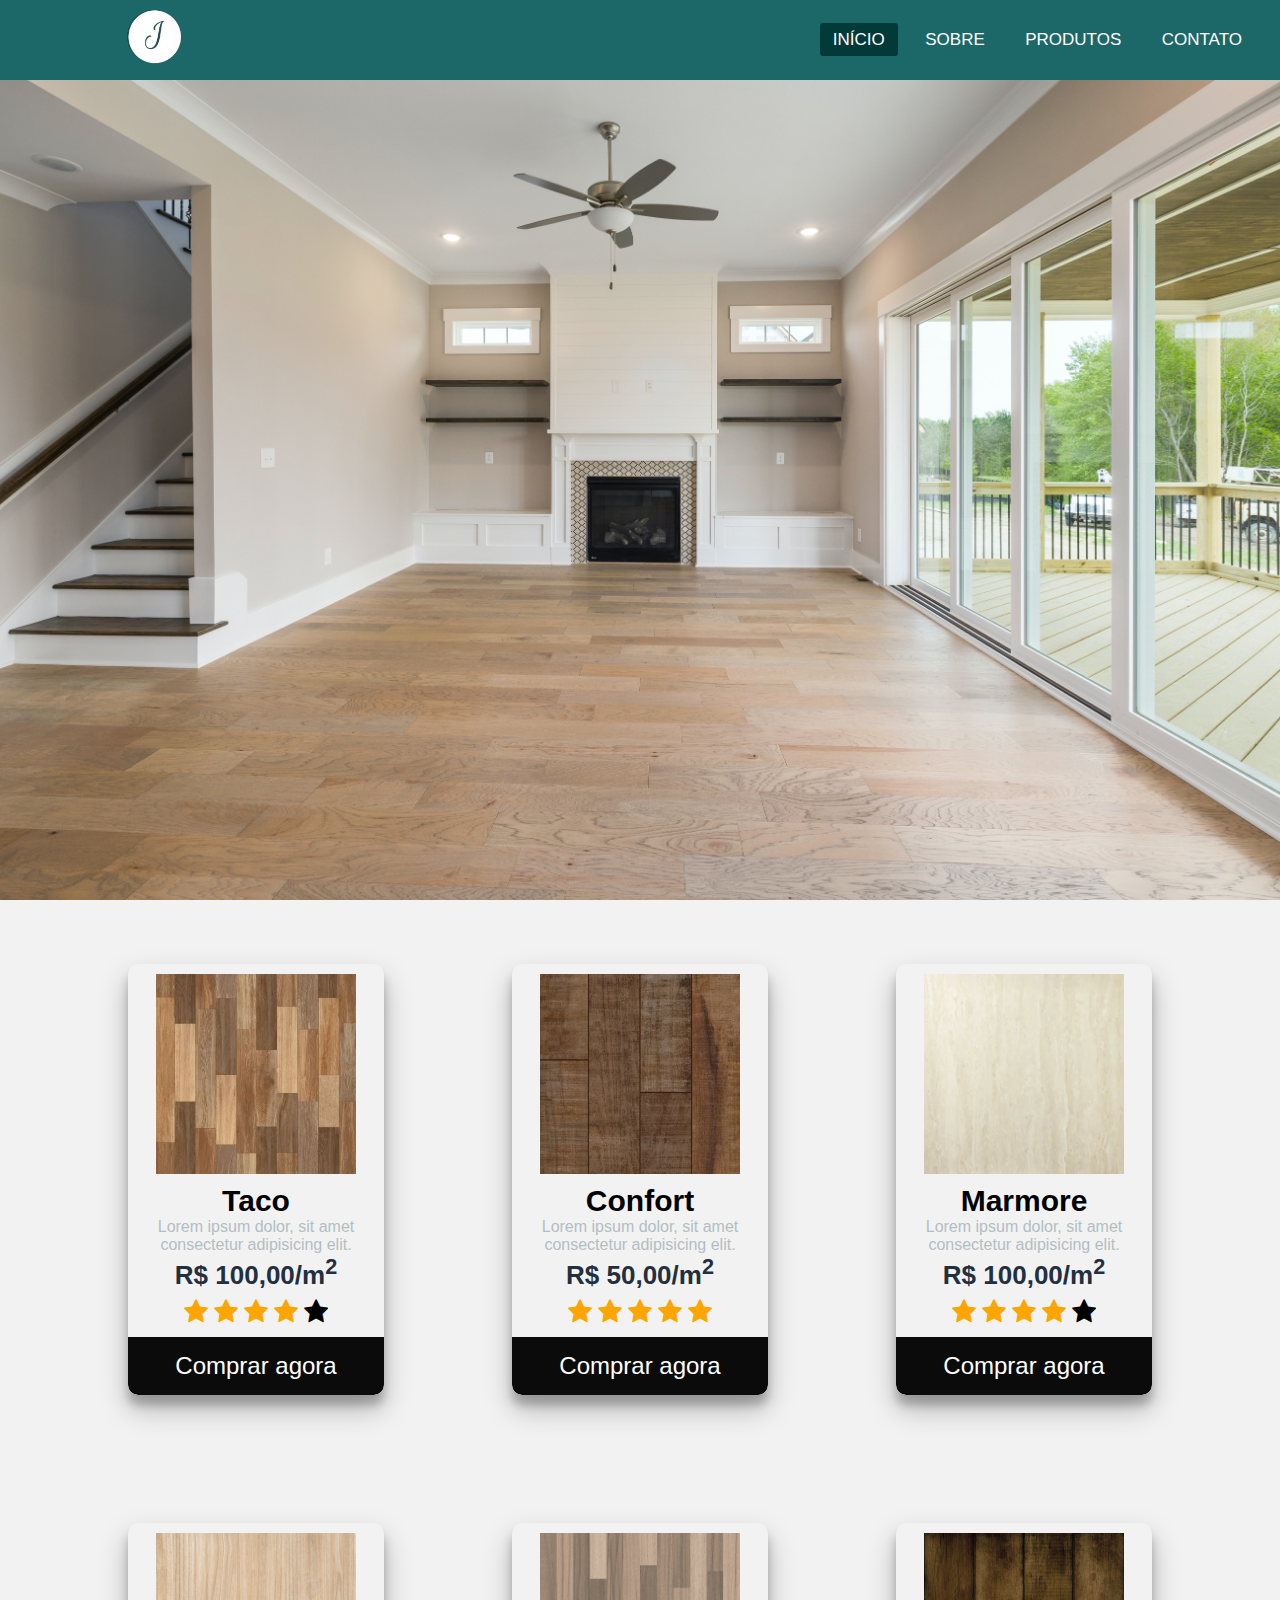
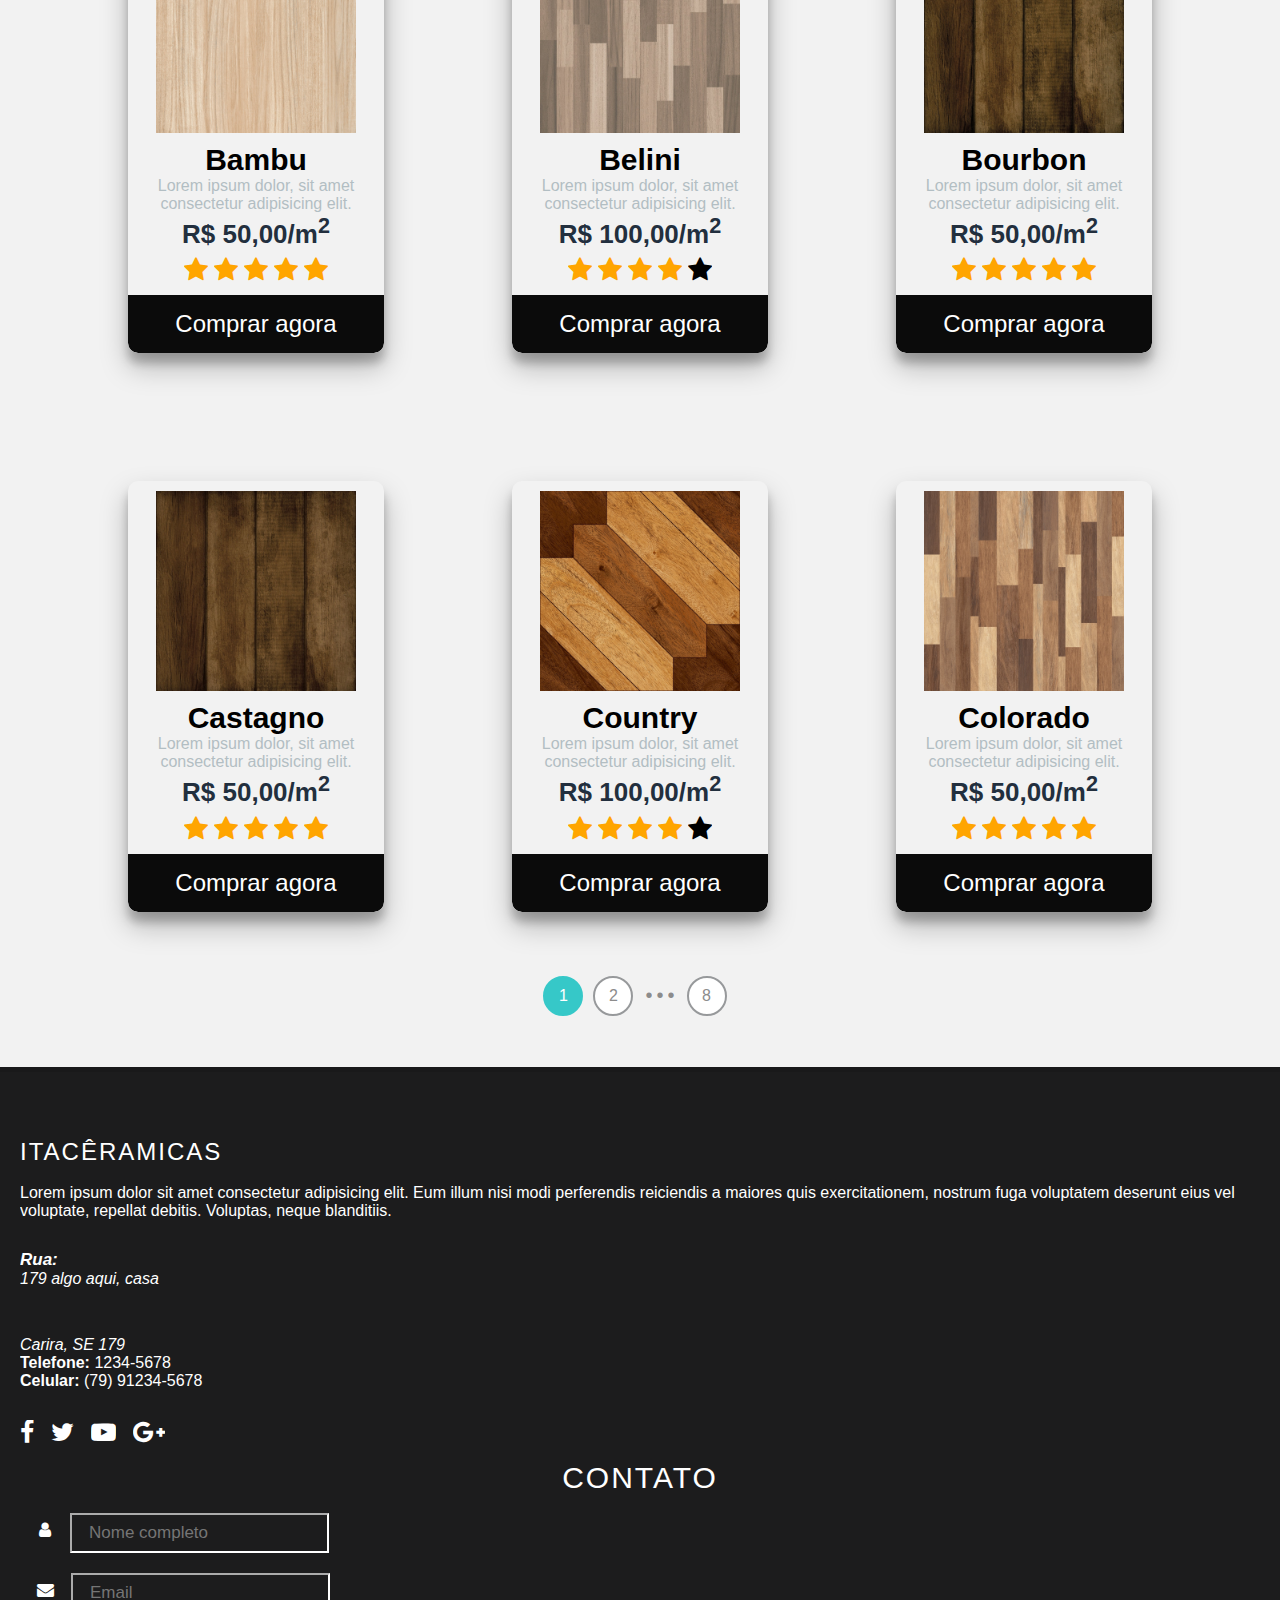
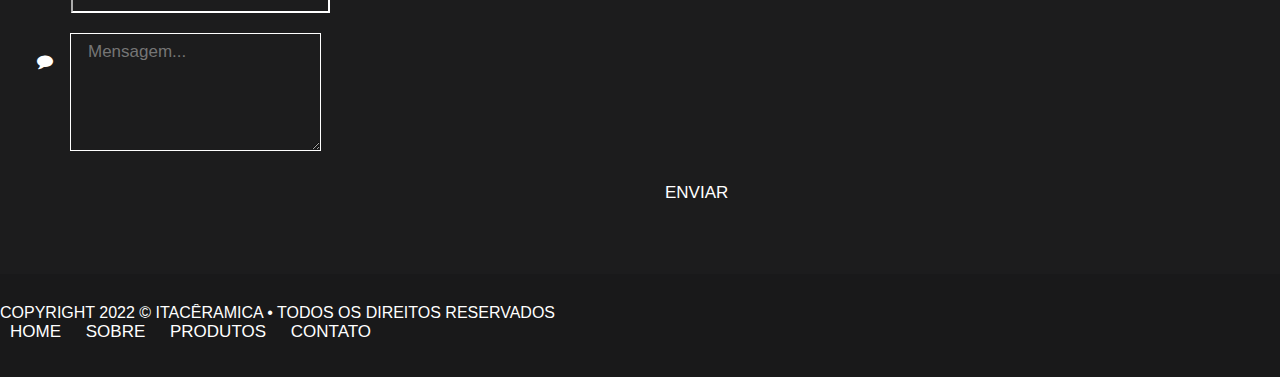
==== index.html @ 6cf26f33 "Alterações iniciais" ====
<!DOCTYPE html>
<html lang="pt-br">
<head>
    <meta charset="UTF-8">
    <meta http-equiv="X-UA-Compatible" content="IE=edge">
    <meta name="viewport" content="width=device-width, initial-scale=1.0">
    <title>Footer</title>
    <link rel="stylesheet" href="https://stackpath.bootstrapcdn.com/bootstrap/4.1.3/css/bootstrap.min.css" integrity="sha384-MCw98/SFnGE8fJT3GXwEOngsV7Zt27NXFoaoApmYm81iuXoPkFOJwJ8ERdknLPMO" crossorigin="anonymous">
    <link rel="stylesheet" href="https://cdnjs.cloudflare.com/ajax/libs/font-awesome/4.7.0/css/font-awesome.min.css">
    <link rel="stylesheet" media="screen" href="style.css">
</head>
<body>
    <header>
        <nav>
            <input type="checkbox" id="check">
            <label for="check" class="checkbtn">
                <i class="fa fa-bars"></i>
            </label>
            <label class="logo">
                <img src="img/zyro-image.png" alt="Logo" width="110px">
            </label>
            <ul>
                <li><a class="active menua" href="index.html">Início</a></li>
                <li><a class="menua" href="#info">Sobre</a></li>
                <li><a class="menua" href="#product">Produtos</a></li>
                <li><a class="menua" href="#info">Contato</a></li>
            </ul>
        </nav>
    </header>
    <main>
        <section>
            <div class="parallax1"></div>
            <div class="gallery" id="product" style="background-color:#f2f2f2;overflow: hidden;">
                <div class="content">
                    <img class="imgProduct" src="img/pisos/taco.jpeg" alt="Logo">
                    <h3>Taco</h3>
                    <p class="infoProduct">Lorem ipsum dolor, sit amet consectetur adipisicing elit.</p>
                    <h6 class="value">R$ 100,00/m<sup>2</sup></h6>
                    <ul class="star">
                        <li class="starItem"><i class="fa fa-star checked"></i></li>
                        <li class="starItem"><i class="fa fa-star checked"></i></li>
                        <li class="starItem"><i class="fa fa-star checked"></i></li>
                        <li class="starItem"><i class="fa fa-star checked"></i></li>
                        <li class="starItem"><i class="fa fa-star"></i></li>
                    </ul>
                    <a href="product.html"><button class="buy">Comprar agora</button></a>
                </div>

                <div class="content">
                    <img class="imgProduct" src="img/pisos/confort.jpeg" alt="Logo">
                    <h3>Confort</h3>
                    <p class="infoProduct">Lorem ipsum dolor, sit amet consectetur adipisicing elit.</p>
                    <h6 class="value">R$ 50,00/m<sup>2</sup></h6>
                    <ul class="star">
                        <li class="starItem"><i class="fa fa-star checked"></i></li>
                        <li class="starItem"><i class="fa fa-star checked"></i></li>
                        <li class="starItem"><i class="fa fa-star checked"></i></li>
                        <li class="starItem"><i class="fa fa-star checked"></i></li>
                        <li class="starItem"><i class="fa fa-star checked"></i></li>
                    </ul>
                    <a href="product.html"><button class="buy">Comprar agora</button></a>
                </div>

                <div class="content">
                    <img class="imgProduct" src="img/pisos/Marmore.png" alt="Logo">
                    <h3>Marmore</h3>
                    <p class="infoProduct">Lorem ipsum dolor, sit amet consectetur adipisicing elit.</p>
                    <h6 class="value">R$ 100,00/m<sup>2</sup></h6>
                    <ul class="star">
                        <li class="starItem"><i class="fa fa-star checked"></i></li>
                        <li class="starItem"><i class="fa fa-star checked"></i></li>
                        <li class="starItem"><i class="fa fa-star checked"></i></li>
                        <li class="starItem"><i class="fa fa-star checked"></i></li>
                        <li class="starItem"><i class="fa fa-star"></i></li>
                    </ul>
                    <a href="product.html"><button class="buy">Comprar agora</button></a>
                </div>

                <div class="content">
                    <img class="imgProduct" src="img/pisos/bambu.jpg" alt="Logo">
                    <h3>Bambu</h3>
                    <p class="infoProduct">Lorem ipsum dolor, sit amet consectetur adipisicing elit.</p>
                    <h6 class="value">R$ 50,00/m<sup>2</sup></h6>
                    <ul class="star">
                        <li class="starItem"><i class="fa fa-star checked"></i></li>
                        <li class="starItem"><i class="fa fa-star checked"></i></li>
                        <li class="starItem"><i class="fa fa-star checked"></i></li>
                        <li class="starItem"><i class="fa fa-star checked"></i></li>
                        <li class="starItem"><i class="fa fa-star checked"></i></li>
                    </ul>
                    <a href="product.html"><button class="buy">Comprar agora</button></a>
                </div>

                <div class="content">
                    <img class="imgProduct" src="img/pisos/belini.jpg" alt="Logo">
                    <h3>Belini</h3>
                    <p class="infoProduct">Lorem ipsum dolor, sit amet consectetur adipisicing elit.</p>
                    <h6 class="value">R$ 100,00/m<sup>2</sup></h6>
                    <ul class="star">
                        <li class="starItem"><i class="fa fa-star checked"></i></li>
                        <li class="starItem"><i class="fa fa-star checked"></i></li>
                        <li class="starItem"><i class="fa fa-star checked"></i></li>
                        <li class="starItem"><i class="fa fa-star checked"></i></li>
                        <li class="starItem"><i class="fa fa-star"></i></li>
                    </ul>
                    <a href="product.html"><button class="buy">Comprar agora</button></a>
                </div>

                <div class="content">
                    <img class="imgProduct" src="img/pisos/bourbon.jpg" alt="Logo">
                    <h3>Bourbon</h3>
                    <p class="infoProduct">Lorem ipsum dolor, sit amet consectetur adipisicing elit.</p>
                    <h6 class="value">R$ 50,00/m<sup>2</sup></h6>
                    <ul class="star">
                        <li class="starItem"><i class="fa fa-star checked"></i></li>
                        <li class="starItem"><i class="fa fa-star checked"></i></li>
                        <li class="starItem"><i class="fa fa-star checked"></i></li>
                        <li class="starItem"><i class="fa fa-star checked"></i></li>
                        <li class="starItem"><i class="fa fa-star checked"></i></li>
                    </ul>
                    <a href="product.html"><button class="buy">Comprar agora</button></a>
                </div>

                <div class="content">
                    <img class="imgProduct" src="img/pisos/castagno.jpg" alt="Logo">
                    <h3>Castagno</h3>
                    <p class="infoProduct">Lorem ipsum dolor, sit amet consectetur adipisicing elit.</p>
                    <h6 class="value">R$ 50,00/m<sup>2</sup></h6>
                    <ul class="star">
                        <li class="starItem"><i class="fa fa-star checked"></i></li>
                        <li class="starItem"><i class="fa fa-star checked"></i></li>
                        <li class="starItem"><i class="fa fa-star checked"></i></li>
                        <li class="starItem"><i class="fa fa-star checked"></i></li>
                        <li class="starItem"><i class="fa fa-star checked"></i></li>
                    </ul>
                    <a href="product.html"><button class="buy">Comprar agora</button></a>
                </div>

                <div class="content">
                    <img class="imgProduct" src="img/pisos/country.jpg" alt="Logo">
                    <h3>Country</h3>
                    <p class="infoProduct">Lorem ipsum dolor, sit amet consectetur adipisicing elit.</p>
                    <h6 class="value">R$ 100,00/m<sup>2</sup></h6>
                    <ul class="star">
                        <li class="starItem"><i class="fa fa-star checked"></i></li>
                        <li class="starItem"><i class="fa fa-star checked"></i></li>
                        <li class="starItem"><i class="fa fa-star checked"></i></li>
                        <li class="starItem"><i class="fa fa-star checked"></i></li>
                        <li class="starItem"><i class="fa fa-star"></i></li>
                    </ul>
                    <a href="product.html"><button class="buy">Comprar agora</button></a>
                </div>

                <div class="content">
                    <img class="imgProduct" src="img/pisos/colorado.jpg" alt="Logo">
                    <h3>Colorado</h3>
                    <p class="infoProduct">Lorem ipsum dolor, sit amet consectetur adipisicing elit.</p>
                    <h6 class="value">R$ 50,00/m<sup>2</sup></h6>
                    <ul class="star">
                        <li class="starItem"><i class="fa fa-star checked"></i></li>
                        <li class="starItem"><i class="fa fa-star checked"></i></li>
                        <li class="starItem"><i class="fa fa-star checked"></i></li>
                        <li class="starItem"><i class="fa fa-star checked"></i></li>
                        <li class="starItem"><i class="fa fa-star checked"></i></li>
                    </ul>
                    <a href="product.html"><button class="buy">Comprar agora</button></a>
                </div>

                <div class="row pagination">
                    <span class="circulo selected">1</span>
                    <span class="circulo">2</span>
                    <span class="dot">•</span>
                    <span class="dot">•</span>
                    <span class="dot">•</span>
                    <span class="circulo" style="margin-left: 10px;">8</span>
                </div>

            </div>
        </section>
    </main>
    <footer id="info">
        <div id="contact">
            <div id="container">
                <div class="row">
                    <br><br>
                    <div class="col-md-6">
                        <div id="contact-left">
                            <h2>Itacêramicas</h2>
                            <br>
                            <p>
                                Lorem ipsum dolor sit amet consectetur adipisicing elit. Eum illum nisi modi perferendis reiciendis a maiores quis exercitationem, nostrum fuga voluptatem deserunt eius vel voluptate, repellat debitis. Voluptas, neque blanditiis.
                            </p>
                            <div id="contact-info">
                                <address>
                                    <strong>Rua:</strong>
                                    <p>179 algo aqui, casa</p><br>
                                    Carira, SE 179
                                </address>
                                <div id="phone-fax-email">
                                    <p>
                                        <strong>Telefone:</strong>
                                        <span>1234-5678</span><br>

                                        <strong>Celular:</strong>
                                        <span>(79) 91234-5678</span><br>
                                    </p>
                                </div>
                            </div>

                            <ul class="social-list">
                                <li style="font-size: 25px;">
                                    <a href="http://" class="social-icon icon-white">
                                        <i class="fa fa-facebook"></i>
                                    </a>
                                    <a href="http://" class="social-icon icon-white">
                                        <i class="fa fa-twitter"></i>
                                    </a>
                                    <a href="http://" class="social-icon icon-white">
                                        <i class="fa fa-youtube-play"></i>
                                    </a>
                                    <a href="http://" class="social-icon icon-white">
                                        <i class="fa fa-google-plus"></i>
                                    </a>
                                </li>
                            </ul>
                        </div>
                    </div>
                    <div class="col-md-6">
                        <div id="contact-right">
                            <h3>Contato</h3>
                            <br>
                            <form action="mailto:milena20182018@gmail.com?">
                                <div class="input-container">
                                    <i class="fa fa-user icon"></i>
                                    <input type="text" name="Nome Completo" placeholder="Nome completo" class="form-control">
                                </div>
                                <div class="input-container">
                                    <i class="fa fa-envelope icon"></i>
                                    <input type="text" name="Email" placeholder="Email" class="form-control">
                                </div>
                                <div class="input-container">
                                    <i class="fa fa-comment iconComment"></i>
                                    <textarea name="Mensagem" placeholder="Mensagem..." rows="5" class="form-control"></textarea>
                                </div>

                                <div id="send-btn">
                                    <a href="" class="btn btn-lg btn-general btn-white">ENVIAR</a>
                                </div>
                            </form>
                        </div>
                    </div>
                </div>
            </div>
        </div>
        <div id="footer-bottom">
            <div class="container-fluid">
                <div class="row">
                    <div class="col-md-6">
                        <div id="footer-copyrights">
                            <p>Copyright 2022 &copy; Itacêramica • Todos os direitos reservados</p>
                        </div>
                    </div>
                    <div class="col-md-6">
                        <div id="footer-menu">
                            <ul>
                                <li><a href="index.html">HOME</a></li>
                                <li><a href="#about">SOBRE</a></li>
                                <li><a href="#product">PRODUTOS</a></li>
                                <li><a href="#contact">CONTATO</a></li>
                            </ul>
                        </div>
                    </div>
                </div>
            </div>
        </div>
    </footer>
</body>
</html>
---- style.css ----
* {
	padding: 0;
	margin: 0;
	text-decoration: none;
	list-style: none;
	box-sizing: border-box;
    font-family: 'Roboto', sans-serif;
    overflow-x: hidden
}

nav {
	background: #1C6868;
	height: 80px;
	width: 100%;
    position: fixed;
    top: 0;
    z-index: 100;
    overflow: hidden
}

label.logo {
	color: white;
	font-size: 35px;
	line-height: 80px;
	padding: 0 100px;
	font-weight: bold;
}

nav ul {
	float: right;
	margin-right: 20px;
}

nav ul li {
	display: inline-block;
	line-height: 80px;
	margin: 0 5px;
    text-decoration: none;
}

nav ul li .menua {
	color: white;
	font-size: 17px;
	padding: 7px 13px;
	border-radius: 3px;
	text-transform: uppercase;
}

.menua.active, .menua:hover {
	background: #023a3a;
	transition: .5s;
}

.checkbtn {
	font-size: 30px;
	color: white;
	float: right;
	line-height: 80px;
	margin-right: 40px;
	cursor: pointer;
	display: none;
}

#check {
	display: none;
}

@media (max-width: 952px){
	label.logo{
		font-size: 30px;
		padding-left: 50px;
	}
	nav ul li .menua{
		font-size: 16px;
	}
}

@media (max-width: 858px){
	.checkbtn {
		display: block;
	}
	ul{
		position: fixed;
		width: 100%;
		height: 100vh;
		background: #023a3a;
		top: 80px;
		left: -100%;
		text-align: center;
		transition: all .5s;
	}
	nav ul li{
		display: block;
		margin: 50px 0;
		line-height: 30px;
        overflow: hidden
	}
	nav ul li .menua {
		font-size: 20px;
	}
	.menua:hover, .menua.active {
		background: none;
		color: white;
	}
	#check:checked ~ ul {
		left: 0;
	}
}

footer{
    background-color: #1c1c1d;
    padding-top: 30px;
    border-top: 5px solid rgba(0, 0, 0, 0.1);
}

#contact-left h2,
#contact-right h3 {
    color: white !important;
    font-synthesis: 27px;
    font-weight: 400;
    letter-spacing: 2px;
    text-transform: uppercase;
}

#contact-left, #contact-right {
    padding-left: 20px;
    padding-right: 20px;
}

#contact-left p {
    color: white;
    margin-bottom: 30px;
}

address {
    color: white;
}

address strong {
    font-size: 17px;
}

form .form-control{
    background: transparent;
    border-radius: 0;
    border-color: white;
    font-size: 17px;
    font-weight: 300;
    padding: 8px 17px;
    margin-bottom: 20px;
    color: white;
}

#footer-bottom {
    background-color: rgba(0, 0, 0, 0.1);
    padding: 30px 0;
    margin-top: 59px;
}

#footer-copyrights p {
    margin: 0;
    color: white;
}

#footer-menu {
    float: left;
    color: white;
    font-size: 17px;
    font-weight: 300;
}

#footer-menu ul {
    list-style: none;
    padding-left: 0;
    margin: 0;
}

#footer-menu ul li {
    display: inline-block;
}

#footer-menu a {
    color: white;
    font-size: 17px;
    font-weight: 300;
    margin: 0 10px;
    text-decoration: none;
    text-transform: uppercase;
}

#footer-menu a:hover {
    color: #36C8C8;
}

ul.social-list {
    display: flex;
    color: white;
}

ul.social-list li a{
    margin-right: 10px;
    color: white;
}

.btn-white {
    border-color: white;
    color: white;
}

.btn-white:hover {
    border-color: white;
    color: #fff;
}

.btn-general {
    border-width: 2px;
    border-radius: 0;
    padding: 12px 25px 12px 25px;
    font-size: 17px;
    font-weight: 400;
    text-transform: uppercase;
    color: white;
    border-color: white;
    width: 50%;
    float: right;
}

#footer-copyrights p {
    text-transform: uppercase;
    color: white;
}

.parallax1 {
    background-image: url("img/Banner/banner3.jpg");
    min-height: 100vh; 
    padding-top: 90px;
    background-attachment: fixed;
    background-position: center;
    background-repeat: no-repeat;
    background-size: cover;
}

h3 {
    text-align: center;
    font-size: 30px;
    margin: 0;
    padding-top: 10px;
}

a {
    text-decoration: none;
}

.gallery {
    display: flex;
    flex-wrap: wrap;
    width: 100%;
    justify-content: center;
    align-items: center;
    /*margin: 50px 0;*/
}

.content {
    width: 20%;
    margin: 5%;
    box-sizing: border-box;
    float: left;
    text-align: center;
    border-radius: 10px;
    cursor: pointer;
    padding-top: 10px;
    box-shadow: 0 14px 28px rgba(0, 0, 0, 0.25), 0 10px 10px rgba(0, 0, 0, 0.22);
    transition: .4s;
    background: #f2f2f2;
}

.content:hover {
    box-shadow: 0 3px 6px rgba(0, 0, 0, 0.16), 0 3px 6px rgba(0, 0, 0, 0.23);
    transform: translate(0px, -8px);
}

.imgProduct {
    width: 200px;
    height: 200px;
    text-align: center;
    margin: 0 auto;
    display: block;
}

.infoProduct {
    text-align: center;
    color: #b2bec3;
    padding-top: 0 8px;
}

.value {
    font-size: 26px;
    text-align: center;
    color: #222f3e;
    margin: 0;
}

.valueDetails {
    font-size: 26px;
    color: red;
    margin: 0;
}

.star {
    list-style: none;
    display: flex;
    justify-content: center;
    align-items: center;
    padding-top: 0;
}

.starDetails {
    list-style: none;
    display: flex;
    padding-top: 0;
}

.starItem {
    padding-top: 5px;
}

.starItem .fa {
    font-size: 26px;
    transition: .4s;
    margin: 3px;
}

.fa:hover {
    transform: scale(1.3);
    transition: .6s;
}

.checked {
    color: orange;
}

.buy {
    text-align: center;
    font-size: 24px;
    color: #fff;
    width: 100%;
    padding: 15px;
    border: 0;
    outline: none;
    cursor: pointer;
    margin-top: 5px;
    border-bottom-right-radius: 10px;
    border-bottom-left-radius: 10px;
    background-color: #0b0b0b;
}

@media(max-width: 1000px) {
    .content{
        width: 45%;
    }
}

@media(max-width: 750px) {
    .content{
        width: 100%;
    }
}

.pagination span.selected {
    border-color: #36C8C8;
    background-color: #36C8C8;
    color: #fff;
}

.circulo {
    border-radius: 50%;
    border: 2px solid #97999b;
    min-width: 40px;
    text-align: center;
    justify-content: center;
    line-height: 36px;
    color: #8c8c8c;
    outline: 0;
    background-color: #fff;
    height: 40px;
    margin-right: 10px;
    cursor: pointer;
}

.pagination {
    display: flex;
    flex-wrap: wrap;
    width: 100%;
    justify-content: center;
    align-items: center;
    padding-bottom: 4%;
}

.dot {
    margin: 2px;
    color: #8c8c8c;
    font-size: 20px;
}

.input-container {
    display: -ms-flexbox; 
    display: flex;
    width: 100%;
}

.icon {
    font-size: 17px;
    font-weight: 300;
    padding: 8px 17px;
    margin-bottom: 20px;
    background: transparent;
    color: white;
    min-width: 50px;
    text-align: center;
}

.iconComment {
    padding: 20px 17px;
    background: transparent;
    color: white;
    text-align: center;
    overflow: hidden;
    height: 20px;
}

.datailsProduct {
    width: 80%;
}
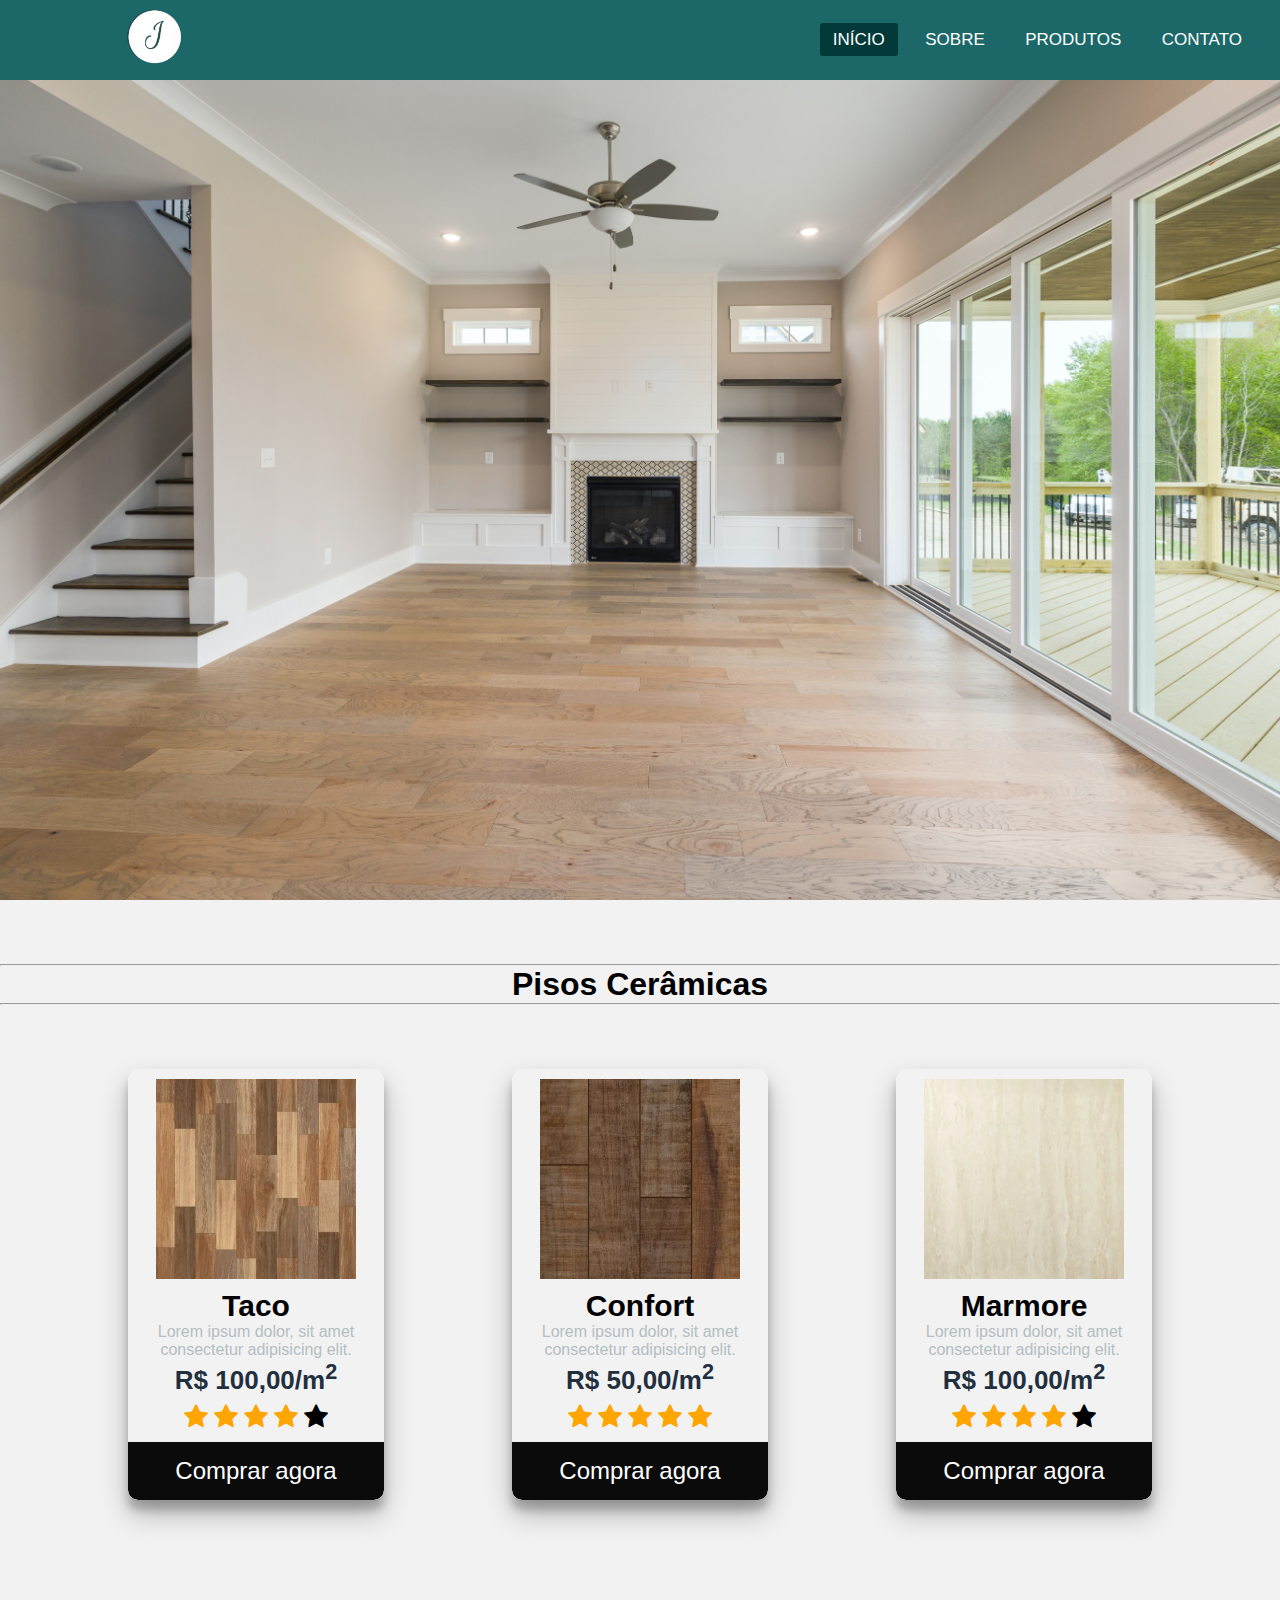
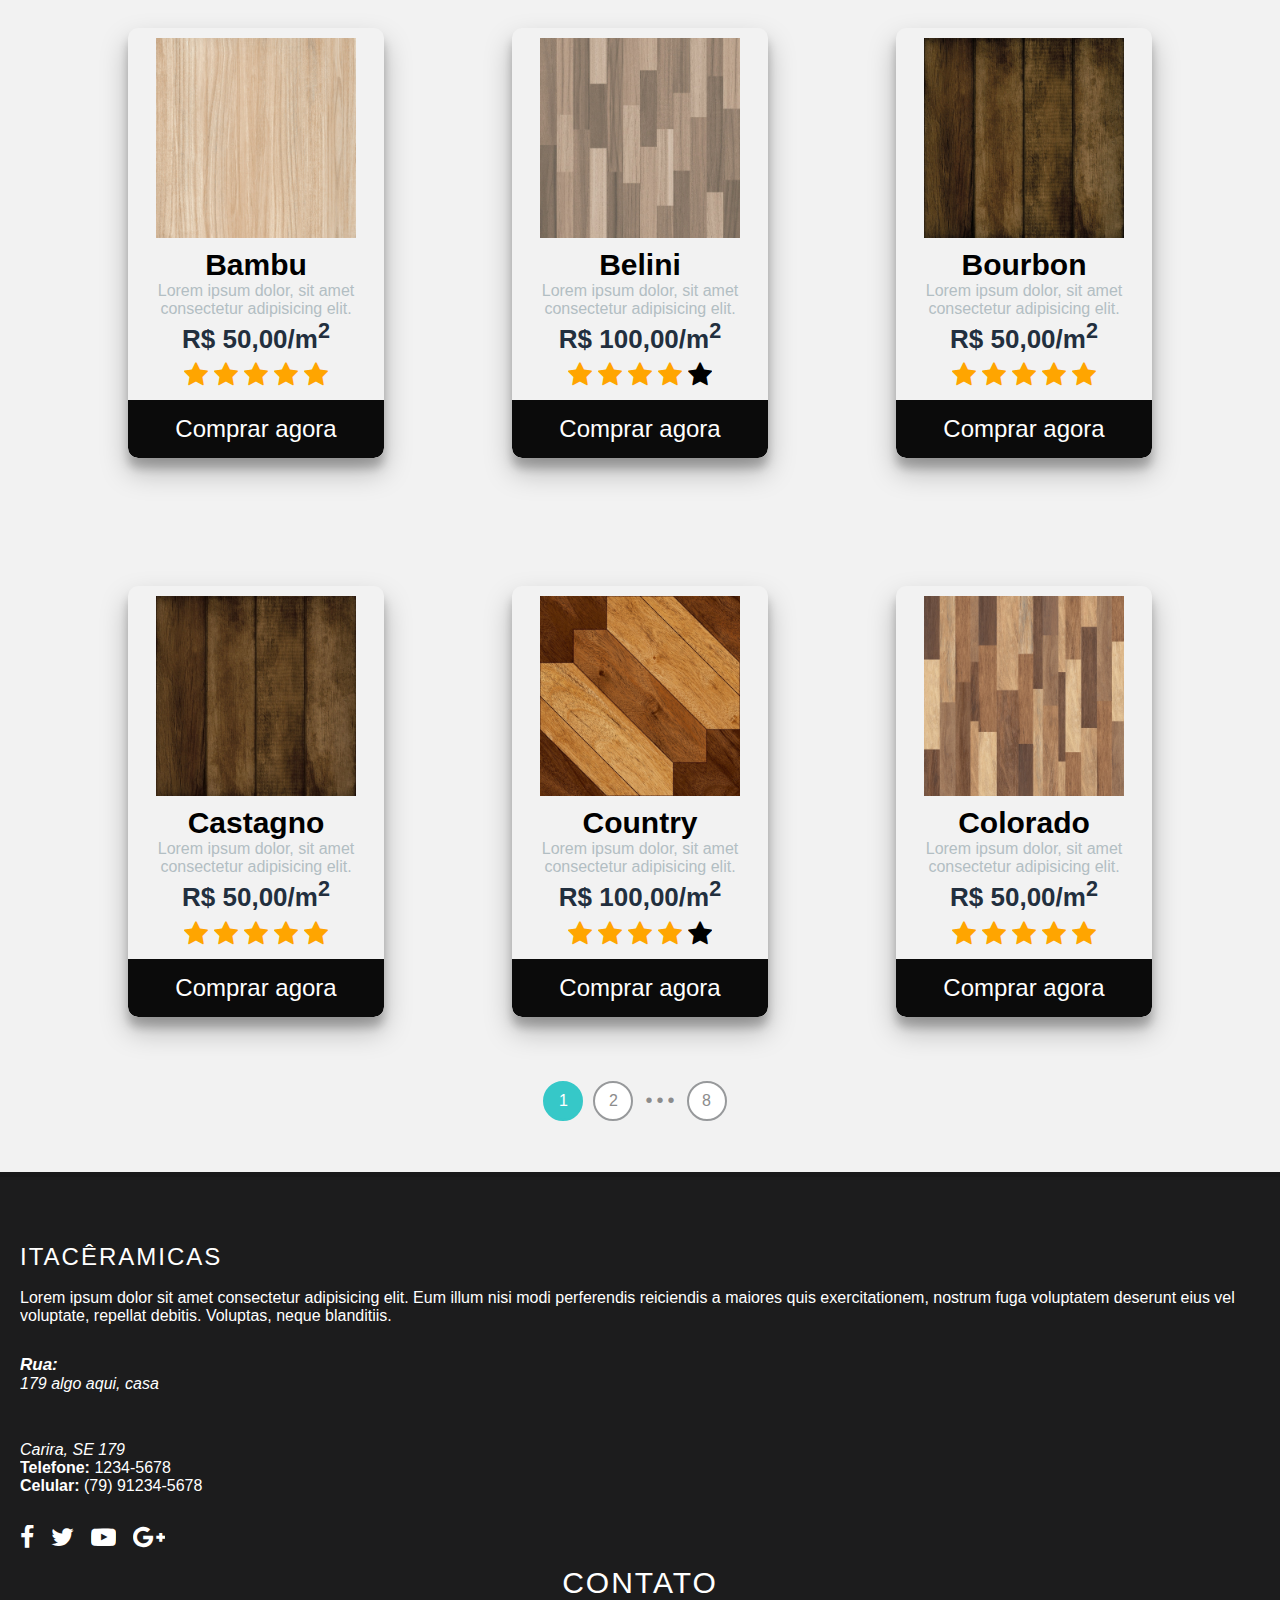
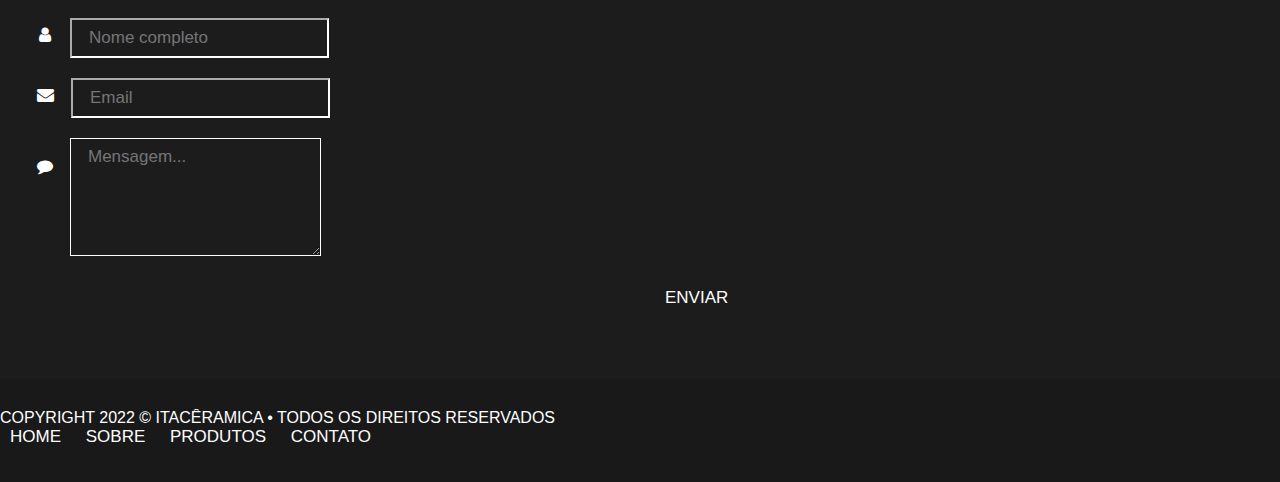
==== commit 90a8ffaf: "alterações visuais" ====
--- a/index.html
+++ b/index.html
@@ -30,7 +30,18 @@
     <main>
         <section>
             <div class="parallax1"></div>
-            <div class="gallery" id="product" style="background-color:#f2f2f2;overflow: hidden;">
+
+            <div class="row content-fluid" id="product" style="background-color:#f2f2f2; text-align: center; padding-top: 5%; margin: 0 auto; justify-content: center;">
+                <div class="col-md-3">
+                    <hr>
+                </div>
+                <div class="col-md-4"><h1>Pisos Cerâmicas</h1></div>
+                <div class="col-md-3">
+                    <hr>
+                </div>
+            </div>
+
+            <div class="gallery" style="background-color:#f2f2f2;overflow: hidden;">
                 <div class="content">
                     <img class="imgProduct" src="img/pisos/taco.jpeg" alt="Logo">
                     <h3>Taco</h3>
@@ -209,16 +220,16 @@
 
                             <ul class="social-list">
                                 <li style="font-size: 25px;">
-                                    <a href="http://" class="social-icon icon-white">
+                                    <a href="https://www.facebook.com/" target="_blank" class="social-icon icon-white">
                                         <i class="fa fa-facebook"></i>
                                     </a>
-                                    <a href="http://" class="social-icon icon-white">
+                                    <a href="https://twitter.com/i/flow/login?input_flow_data=%7B%22requested_variant%22%3A%22eyJsYW5nIjoicHQifQ%3D%3D%22%7D" class="social-icon icon-white" target="_blank">
                                         <i class="fa fa-twitter"></i>
                                     </a>
-                                    <a href="http://" class="social-icon icon-white">
+                                    <a href="https://www.youtube.com/" class="social-icon icon-white" target="_blank">
                                         <i class="fa fa-youtube-play"></i>
                                     </a>
-                                    <a href="http://" class="social-icon icon-white">
+                                    <a href="" class="social-icon icon-white">
                                         <i class="fa fa-google-plus"></i>
                                     </a>
                                 </li>
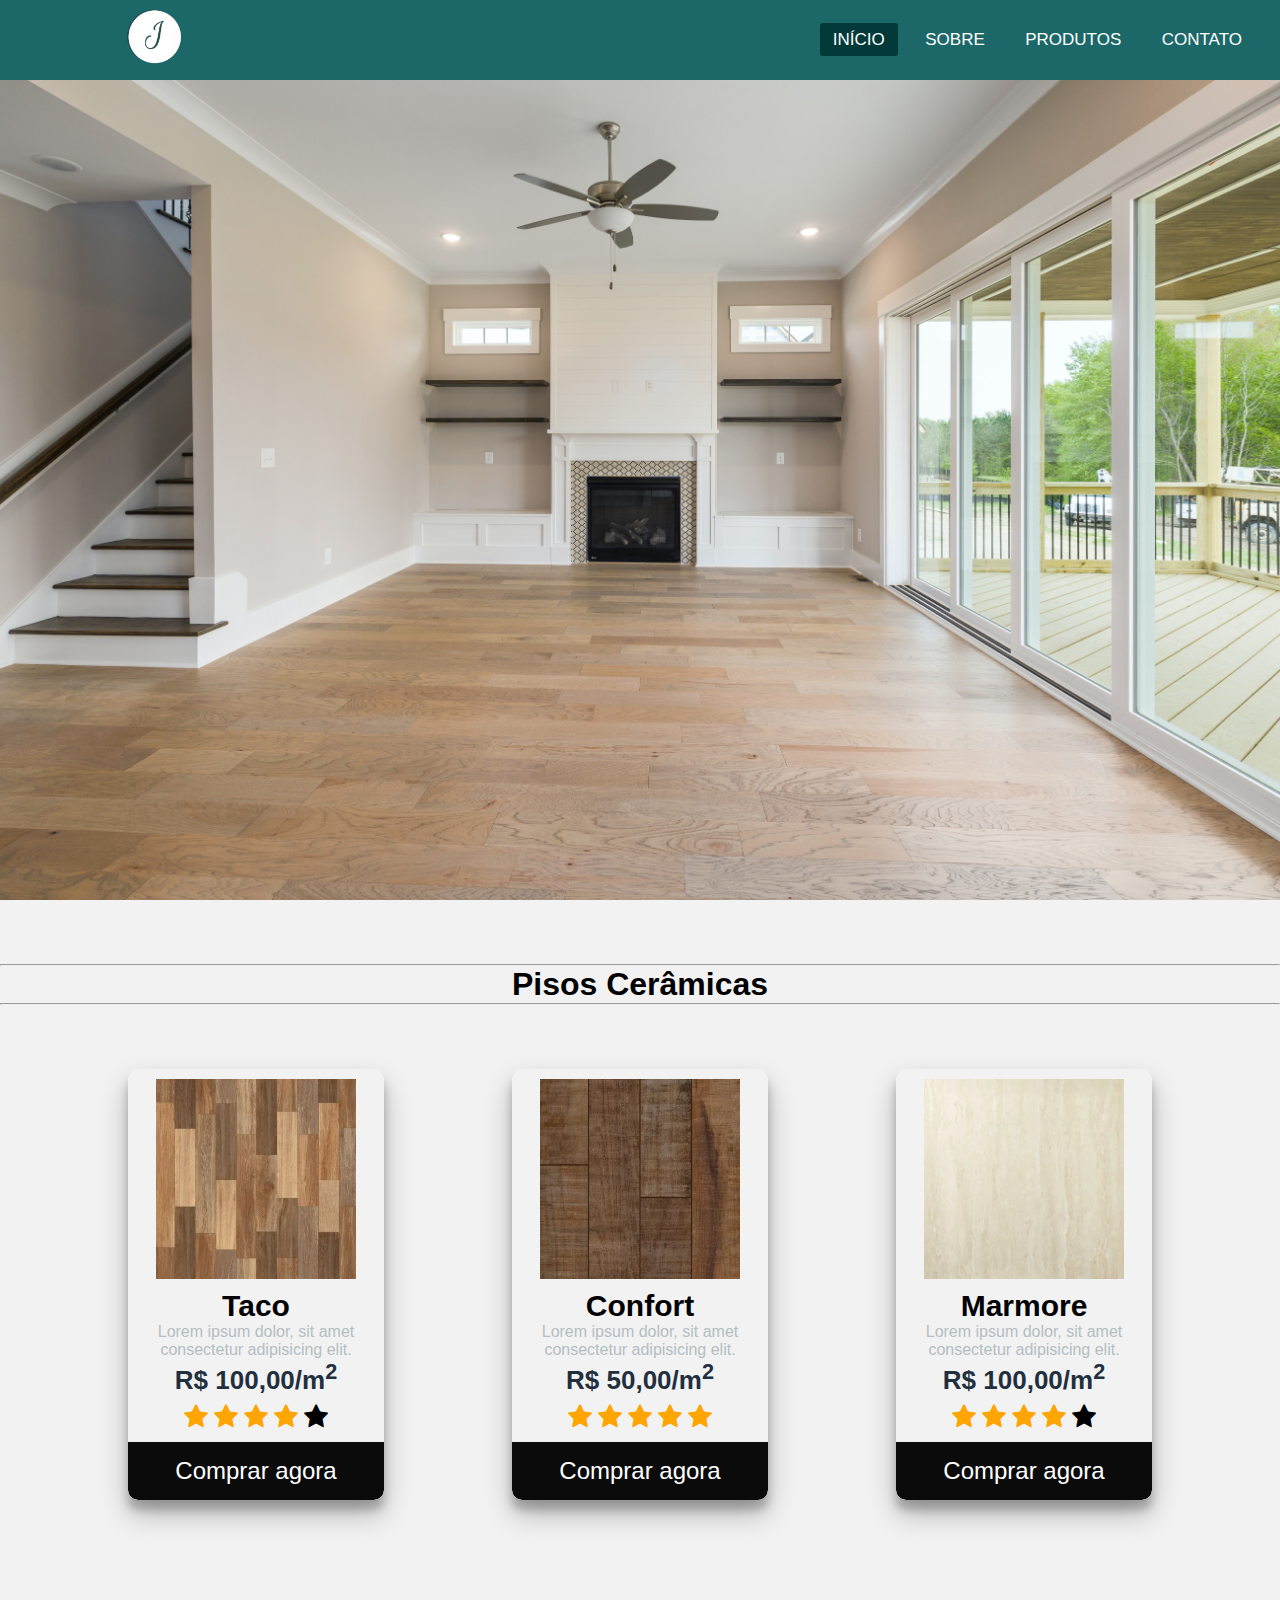
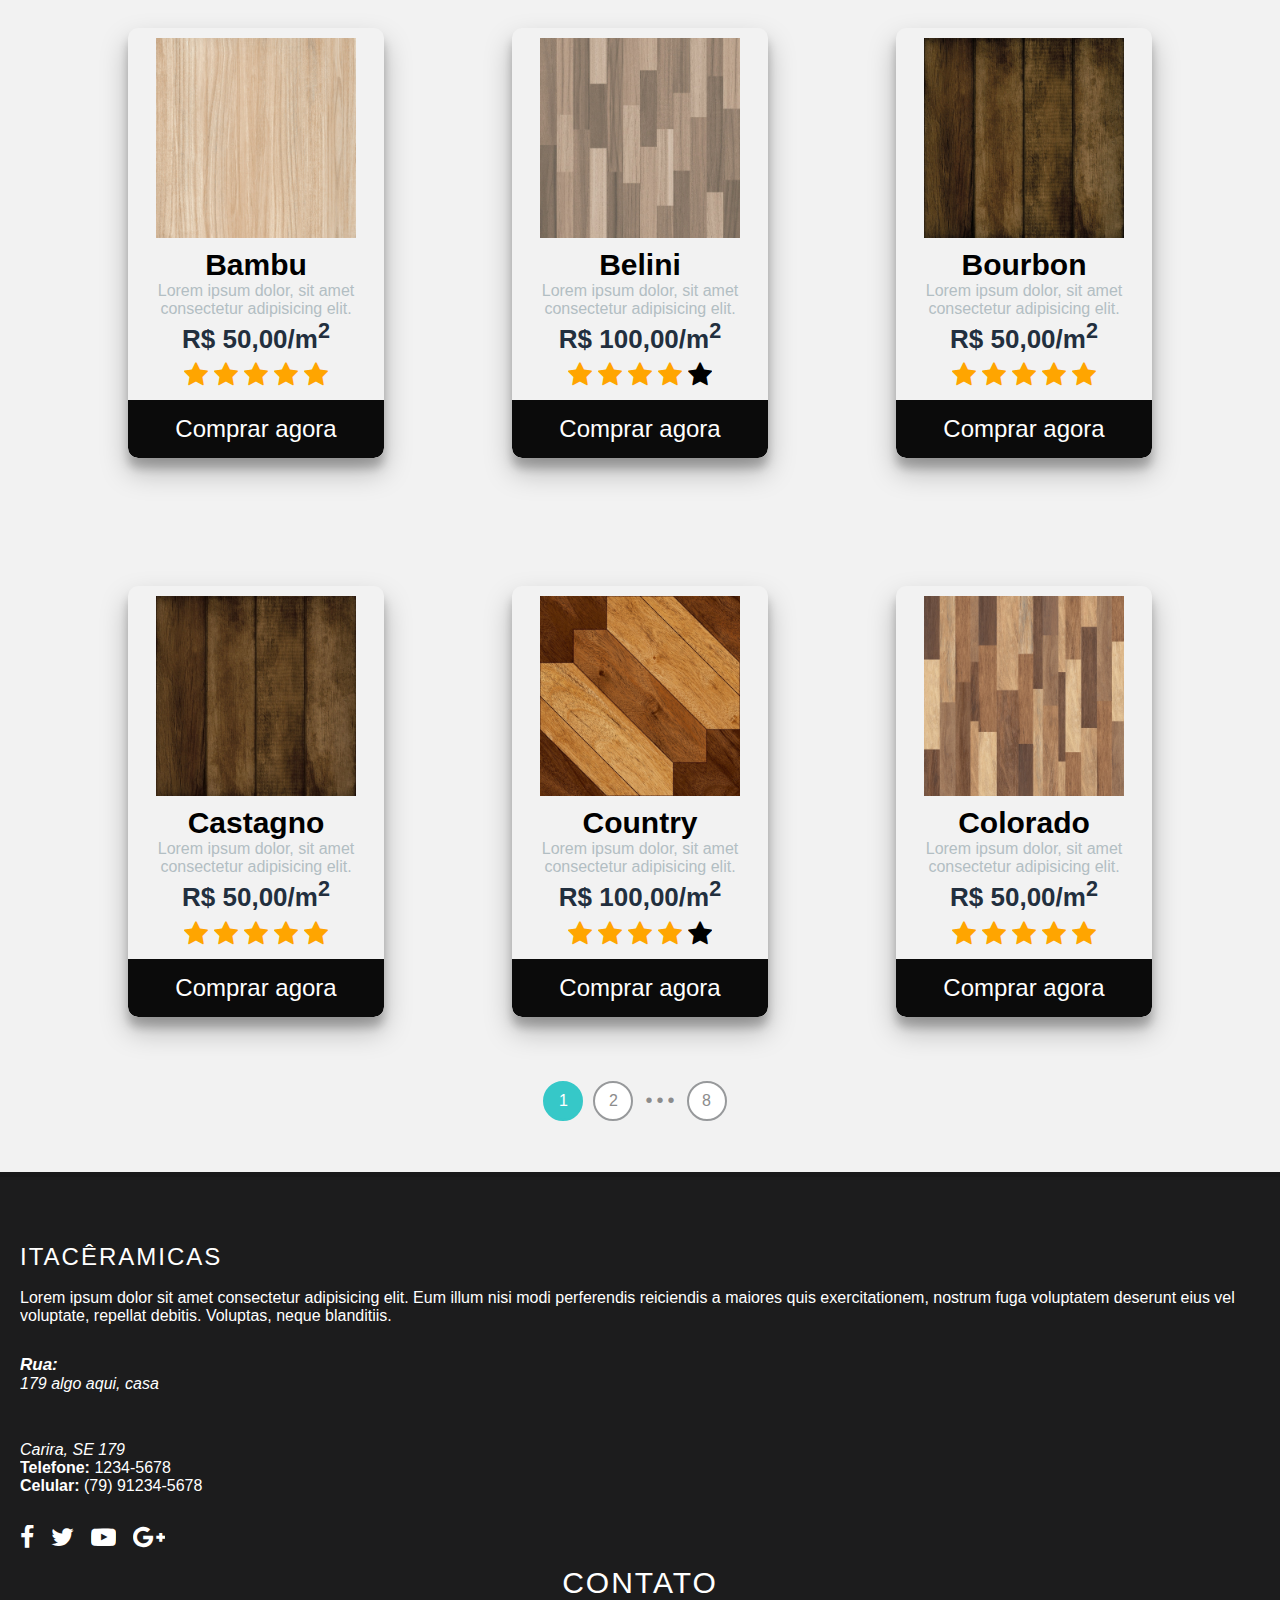
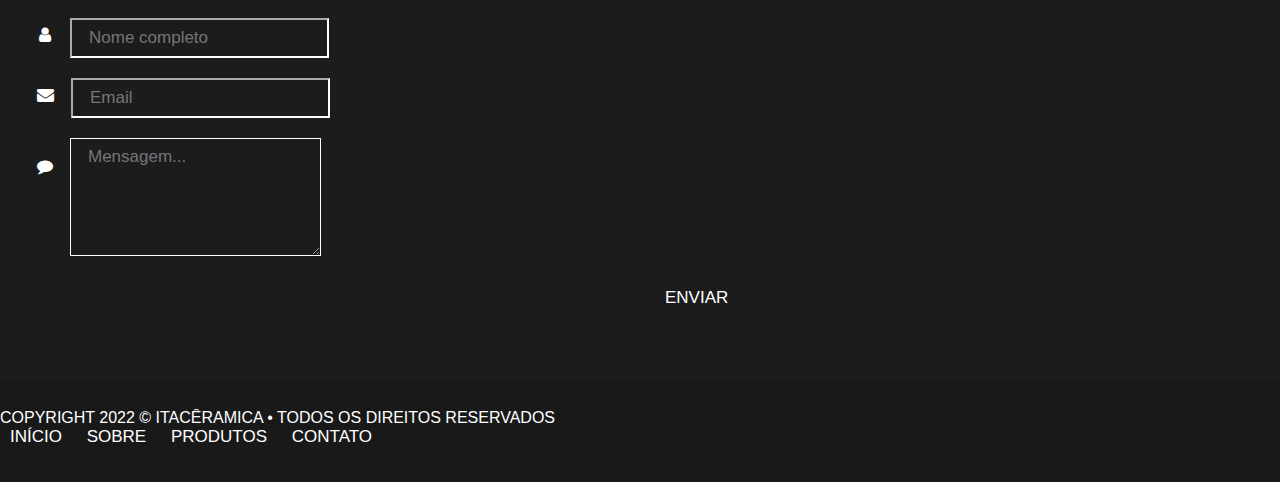
==== commit 0abcf711: "Atualizando nome do menu" ====
--- a/index.html
+++ b/index.html
@@ -4,7 +4,7 @@
     <meta charset="UTF-8">
     <meta http-equiv="X-UA-Compatible" content="IE=edge">
     <meta name="viewport" content="width=device-width, initial-scale=1.0">
-    <title>Footer</title>
+    <title>Itaceramica</title>
     <link rel="stylesheet" href="https://stackpath.bootstrapcdn.com/bootstrap/4.1.3/css/bootstrap.min.css" integrity="sha384-MCw98/SFnGE8fJT3GXwEOngsV7Zt27NXFoaoApmYm81iuXoPkFOJwJ8ERdknLPMO" crossorigin="anonymous">
     <link rel="stylesheet" href="https://cdnjs.cloudflare.com/ajax/libs/font-awesome/4.7.0/css/font-awesome.min.css">
     <link rel="stylesheet" media="screen" href="style.css">
@@ -274,7 +274,7 @@
                     <div class="col-md-6">
                         <div id="footer-menu">
                             <ul>
-                                <li><a href="index.html">HOME</a></li>
+                                <li><a href="index.html">INÍCIO</a></li>
                                 <li><a href="#about">SOBRE</a></li>
                                 <li><a href="#product">PRODUTOS</a></li>
                                 <li><a href="#contact">CONTATO</a></li>
